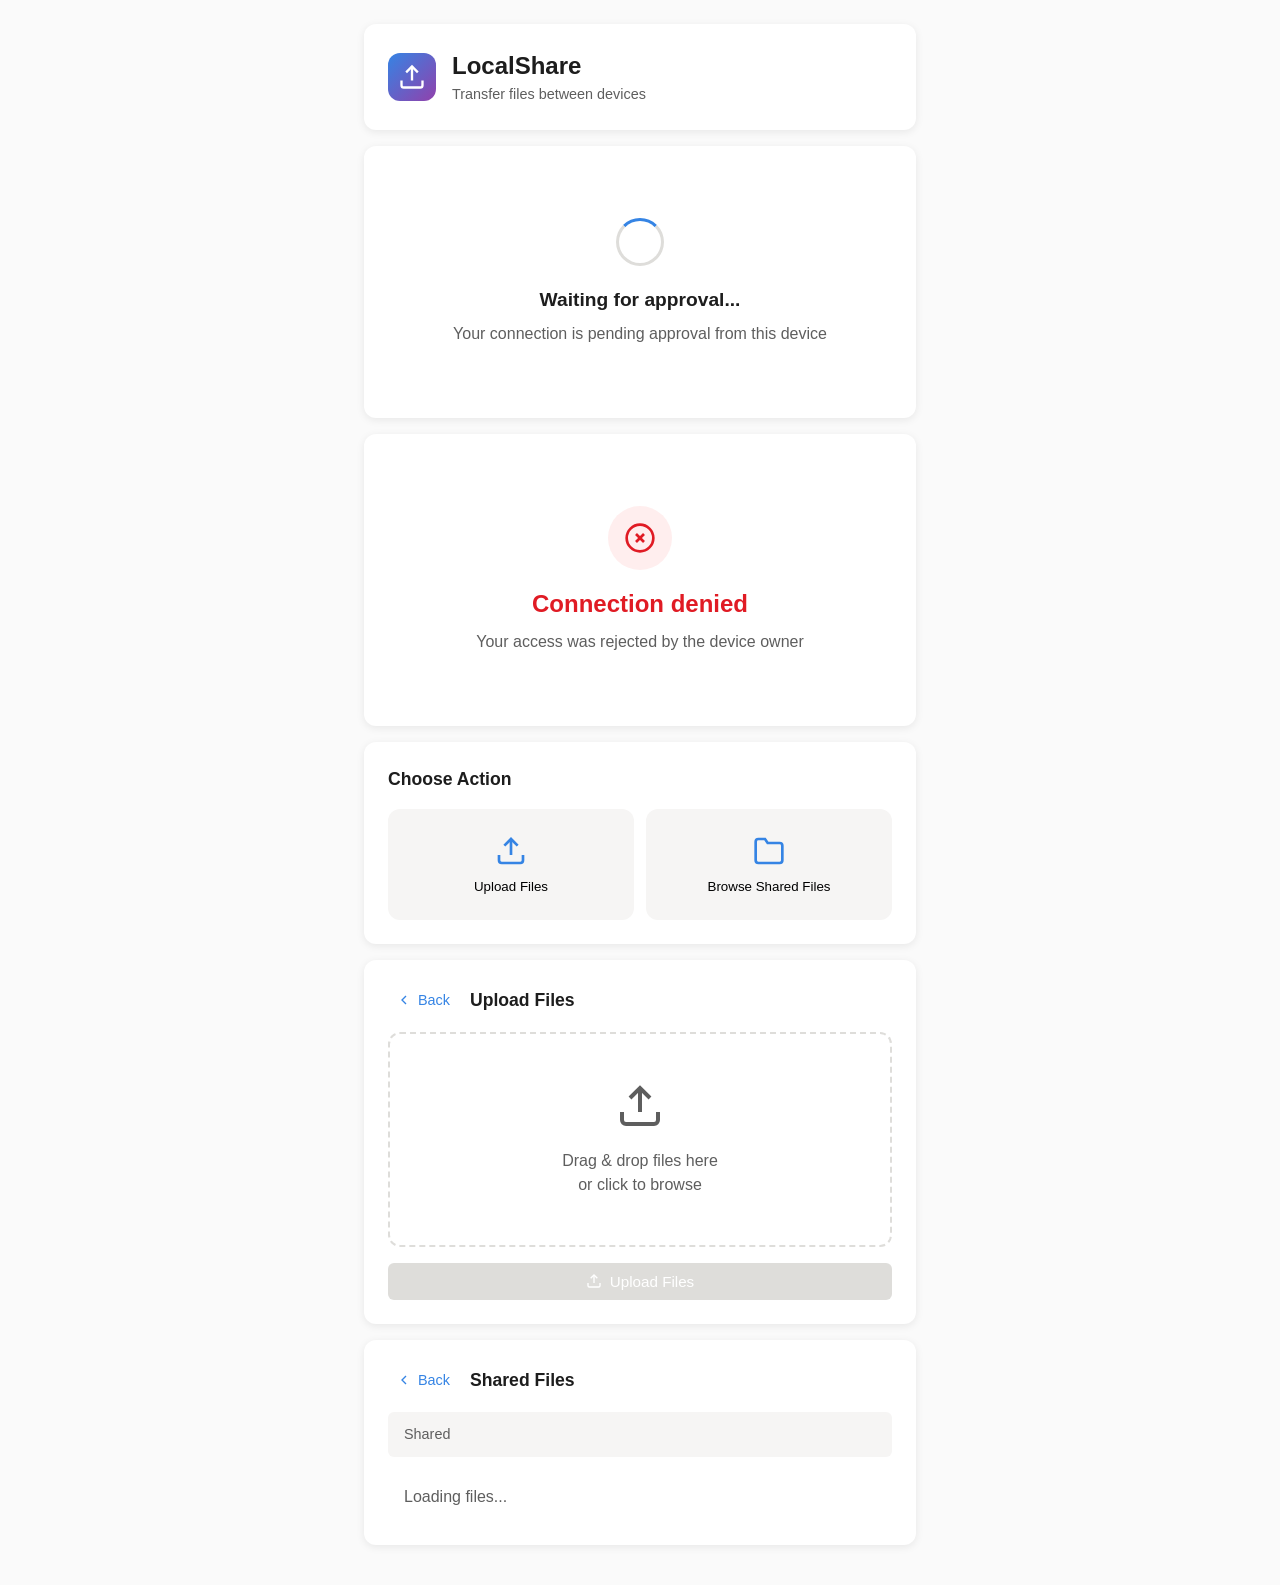
==== extension/backend/assets/index.html @ 585ccb84 "Rename Rust backend directory from backend-rust to backend" ====
<!DOCTYPE html>
<html lang="en">
<head>
    <meta charset="UTF-8">
    <meta name="viewport" content="width=device-width, initial-scale=1.0">
    <title>LocalShare</title>
    <link rel="stylesheet" href="style.css">
</head>
<body>
    <div class="container">
        <div class="header">
            <div class="header-icon">
                <svg viewBox="0 0 24 24" fill="none" stroke="currentColor" stroke-width="2">
                    <path d="M21 15v4a2 2 0 0 1-2 2H5a2 2 0 0 1-2-2v-4"/>
                    <polyline points="17 8 12 3 7 8"/>
                    <line x1="12" y1="3" x2="12" y2="15"/>
                </svg>
            </div>
            <div>
                <h1>LocalShare</h1>
                <p>Transfer files between devices</p>
            </div>
        </div>

        <div id="alert" class="alert"></div>

        <div id="waiting" class="card">
            <div class="waiting">
                <div class="spinner"></div>
                <h2>Waiting for approval...</h2>
                <p>Your connection is pending approval from this device</p>
            </div>
        </div>

        <div id="denied" class="card">
            <div class="denied show">
                <div class="denied-icon">
                    <svg viewBox="0 0 24 24" fill="none" stroke="currentColor" stroke-width="2">
                        <circle cx="12" cy="12" r="10"/>
                        <line x1="15" y1="9" x2="9" y2="15"/>
                        <line x1="9" y1="9" x2="15" y2="15"/>
                    </svg>
                </div>
                <h2>Connection denied</h2>
                <p>Your access was rejected by the device owner</p>
            </div>
        </div>

        <div id="menu" class="card">
            <div class="menu show">
                <div class="card-header">
                    <span class="card-title">Choose Action</span>
                </div>
                <div class="menu-grid">
                    <button class="menu-btn" id="uploadBtn">
                        <svg viewBox="0 0 24 24" fill="none" stroke="currentColor" stroke-width="2">
                            <path d="M21 15v4a2 2 0 0 1-2 2H5a2 2 0 0 1-2-2v-4"/>
                            <polyline points="17 8 12 3 7 8"/>
                            <line x1="12" y1="3" x2="12" y2="15"/>
                        </svg>
                        <span>Upload Files</span>
                    </button>
                    <button class="menu-btn" id="browseBtn">
                        <svg viewBox="0 0 24 24" fill="none" stroke="currentColor" stroke-width="2">
                            <path d="M22 19a2 2 0 0 1-2 2H4a2 2 0 0 1-2-2V5a2 2 0 0 1 2-2h5l2 3h9a2 2 0 0 1 2 2z"/>
                        </svg>
                        <span>Browse Shared Files</span>
                    </button>
                </div>
            </div>
        </div>

        <div id="uploadView" class="card">
            <div class="view show">
                <div class="view-header">
                    <button class="back-btn" id="backFromUpload">
                        <svg width="16" height="16" viewBox="0 0 24 24" fill="none" stroke="currentColor" stroke-width="2">
                            <polyline points="15 18 9 12 15 6"/>
                        </svg>
                        Back
                    </button>
                    <span class="card-title">Upload Files</span>
                </div>
                <div class="drop-zone" id="dropZone">
                    <svg viewBox="0 0 24 24" fill="none" stroke="currentColor" stroke-width="2">
                        <path d="M21 15v4a2 2 0 0 1-2 2H5a2 2 0 0 1-2-2v-4"/>
                        <polyline points="17 8 12 3 7 8"/>
                        <line x1="12" y1="3" x2="12" y2="15"/>
                    </svg>
                    <p>Drag & drop files here</p>
                    <p>or click to browse</p>
                </div>
                <input type="file" class="file-input" id="fileInput" multiple>
                <ul class="file-list" id="selectedFiles"></ul>
                <button class="btn upload-btn" id="uploadBtn2" disabled>
                    <svg width="16" height="16" viewBox="0 0 24 24" fill="none" stroke="currentColor" stroke-width="2">
                        <path d="M21 15v4a2 2 0 0 1-2 2H5a2 2 0 0 1-2-2v-4"/>
                        <polyline points="17 8 12 3 7 8"/>
                        <line x1="12" y1="3" x2="12" y2="15"/>
                    </svg>
                    Upload Files
                </button>
            </div>
        </div>

        <div id="filesView" class="card">
            <div class="view show">
                <div class="view-header">
                    <button class="back-btn" id="backFromFiles">
                        <svg width="16" height="16" viewBox="0 0 24 24" fill="none" stroke="currentColor" stroke-width="2">
                            <polyline points="15 18 9 12 15 6"/>
                        </svg>
                        Back
                    </button>
                    <span class="card-title">Shared Files</span>
                </div>
                <div class="breadcrumb" id="breadcrumb">
                    <span class="breadcrumb-item">Shared</span>
                </div>
                <ul class="files-list" id="filesList">
                    <li class="empty-state">Loading files...</li>
                </ul>
            </div>
        </div>
    </div>

    <script src="app.js"></script>
</body>
</html>
---- extension/backend/assets/style.css ----
:root {
    --bg: #fafafa;
    --bg-secondary: #f6f5f4;
    --card-bg: #ffffff;
    --text: #1d1d1d;
    --text-secondary: #5e5e5e;
    --accent: #3584e4;
    --accent-hover: #1c71d8;
    --accent-light: #e5f2ff;
    --border: #deddda;
    --success: #2ec27e;
    --error: #e01b24;
    --shadow: 0 2px 8px rgba(0,0,0,0.08);
    --radius: 12px;
    --radius-sm: 6px;
}

* {
    box-sizing: border-box;
    margin: 0;
    padding: 0;
}

body {
    font-family: -apple-system, BlinkMacSystemFont, "Segoe UI", Roboto, Ubuntu, sans-serif;
    background: var(--bg);
    color: var(--text);
    min-height: 100vh;
    line-height: 1.5;
}

.container {
    max-width: 600px;
    margin: 0 auto;
    padding: 24px;
}

.header {
    background: var(--card-bg);
    border-radius: var(--radius);
    box-shadow: var(--shadow);
    padding: 24px;
    margin-bottom: 16px;
    display: flex;
    align-items: center;
    gap: 16px;
}

.header-icon {
    width: 48px;
    height: 48px;
    background: linear-gradient(135deg, var(--accent) 0%, #9141ac 100%);
    border-radius: var(--radius);
    display: flex;
    align-items: center;
    justify-content: center;
}

.header-icon svg {
    width: 28px;
    height: 28px;
    color: white;
}

.header h1 {
    font-size: 1.5rem;
    font-weight: 600;
}

.header p {
    color: var(--text-secondary);
    font-size: 0.9rem;
}

.card {
    background: var(--card-bg);
    border-radius: var(--radius);
    box-shadow: var(--shadow);
    padding: 24px;
    margin-bottom: 16px;
}

.card-header {
    display: flex;
    align-items: center;
    justify-content: space-between;
    margin-bottom: 16px;
}

.card-title {
    font-size: 1.1rem;
    font-weight: 600;
}

.btn {
    display: inline-flex;
    align-items: center;
    gap: 8px;
    padding: 10px 16px;
    background: var(--accent);
    color: white;
    border: none;
    border-radius: var(--radius-sm);
    font-size: 0.95rem;
    font-weight: 500;
    cursor: pointer;
    transition: background 0.2s;
}

.btn:hover:not(:disabled) {
    background: var(--accent-hover);
}

.btn:disabled {
    background: var(--border);
    cursor: not-allowed;
}

.btn-secondary {
    background: var(--bg-secondary);
    color: var(--text);
}

.btn-secondary:hover:not(:disabled) {
    background: var(--border);
}

.waiting {
    text-align: center;
    padding: 48px 24px;
}

.spinner {
    width: 48px;
    height: 48px;
    border: 3px solid var(--border);
    border-top-color: var(--accent);
    border-radius: 50%;
    animation: spin 1s linear infinite;
    margin: 0 auto 20px;
}

@keyframes spin {
    to { transform: rotate(360deg); }
}

.waiting h2 {
    font-size: 1.2rem;
    margin-bottom: 8px;
}

.waiting p {
    color: var(--text-secondary);
}

.denied {
    text-align: center;
    padding: 48px 24px;
    display: none;
}

.denied.show {
    display: block;
}

.denied-icon {
    width: 64px;
    height: 64px;
    background: #fee;
    border-radius: 50%;
    display: flex;
    align-items: center;
    justify-content: center;
    margin: 0 auto 16px;
}

.denied-icon svg {
    width: 32px;
    height: 32px;
    color: var(--error);
}

.denied h2 {
    color: var(--error);
    margin-bottom: 8px;
}

.denied p {
    color: var(--text-secondary);
}

.menu.show {
    display: block;
}

.menu-grid {
    display: grid;
    grid-template-columns: 1fr 1fr;
    gap: 12px;
}

.menu-btn {
    display: flex;
    flex-direction: column;
    align-items: center;
    gap: 12px;
    padding: 24px 16px;
    background: var(--bg-secondary);
    border: 2px solid transparent;
    border-radius: var(--radius);
    cursor: pointer;
    transition: all 0.2s;
}

.menu-btn:hover {
    background: var(--accent-light);
    border-color: var(--accent);
}

.menu-btn svg {
    width: 32px;
    height: 32px;
    color: var(--accent);
}

.menu-btn span {
    font-weight: 500;
}

.view-header {
    display: flex;
    align-items: center;
    gap: 12px;
    margin-bottom: 16px;
}

.back-btn {
    display: flex;
    align-items: center;
    gap: 6px;
    background: none;
    border: none;
    color: var(--accent);
    font-size: 0.9rem;
    font-weight: 500;
    cursor: pointer;
    padding: 8px;
    border-radius: var(--radius-sm);
}

.back-btn:hover {
    background: var(--accent-light);
}

.breadcrumb {
    display: flex;
    align-items: center;
    gap: 8px;
    padding: 12px 16px;
    background: var(--bg-secondary);
    border-radius: var(--radius-sm);
    margin-bottom: 16px;
    overflow-x: auto;
}

.breadcrumb-item {
    color: var(--text-secondary);
    font-size: 0.9rem;
    white-space: nowrap;
}

.breadcrumb-item.clickable {
    color: var(--accent);
    cursor: pointer;
}

.breadcrumb-item.clickable:hover {
    text-decoration: underline;
}

.breadcrumb-sep {
    color: var(--border);
}

.drop-zone {
    border: 2px dashed var(--border);
    border-radius: var(--radius);
    padding: 48px 24px;
    text-align: center;
    transition: all 0.2s;
    cursor: pointer;
    margin-bottom: 16px;
}

.drop-zone:hover, .drop-zone.dragover {
    border-color: var(--accent);
    background: var(--accent-light);
}

.drop-zone svg {
    width: 48px;
    height: 48px;
    color: var(--text-secondary);
    margin-bottom: 12px;
}

.drop-zone p {
    color: var(--text-secondary);
}

.drop-zone p:first-child {
    font-weight: 500;
    color: var(--text);
    margin-bottom: 4px;
}

.file-input {
    display: none;
}

.file-list {
    list-style: none;
    margin-bottom: 16px;
}

.file-list li {
    padding: 12px 16px;
    background: var(--bg-secondary);
    border-radius: var(--radius-sm);
    margin-bottom: 8px;
}

.file-list li .file-item-row {
    display: flex;
    align-items: center;
    justify-content: space-between;
}

.file-list li .info {
    display: flex;
    align-items: center;
    gap: 12px;
}

.progress-container {
    display: flex;
    align-items: center;
    gap: 10px;
    margin-top: 10px;
    padding-top: 10px;
    border-top: 1px solid var(--border);
}

.progress-bar {
    flex: 1;
    height: 6px;
    border: none;
    border-radius: 3px;
    appearance: none;
    -webkit-appearance: none;
}

.progress-bar::-webkit-progress-bar {
    background: var(--border);
    border-radius: 3px;
}

.progress-bar::-webkit-progress-value {
    background: var(--accent);
    border-radius: 3px;
    transition: width 0.2s;
}

.progress-bar::-moz-progress-bar {
    background: var(--accent);
    border-radius: 3px;
}

.progress-text {
    font-size: 0.8rem;
    color: var(--text-secondary);
    min-width: 40px;
    text-align: right;
    font-variant-numeric: tabular-nums;
}

.file-list li .file-icon {
    width: 36px;
    height: 36px;
    background: var(--accent-light);
    border-radius: var(--radius-sm);
    display: flex;
    align-items: center;
    justify-content: center;
}

.file-list li .file-icon svg {
    width: 20px;
    height: 20px;
    color: var(--accent);
}

.file-list li .name {
    font-weight: 500;
}

.file-list li .size {
    color: var(--text-secondary);
    font-size: 0.85rem;
}

.file-list li .remove {
    width: 28px;
    height: 28px;
    background: #fee;
    border-radius: 50%;
    display: flex;
    align-items: center;
    justify-content: center;
    cursor: pointer;
    color: var(--error);
    border: none;
    font-size: 18px;
    transition: all 0.2s;
}

.file-list li .remove:hover {
    background: var(--error);
    color: white;
}

.files-list {
    list-style: none;
}

.files-list li {
    display: flex;
    align-items: center;
    justify-content: space-between;
    padding: 12px 16px;
    border-bottom: 1px solid var(--border);
    cursor: pointer;
    transition: background 0.2s;
}

.files-list li:hover {
    background: var(--bg-secondary);
}

.files-list li:last-child {
    border-bottom: none;
}

.files-list li .file-info {
    display: flex;
    align-items: center;
    gap: 12px;
    flex: 1;
    min-width: 0;
}

.files-list li .file-icon {
    width: 40px;
    height: 40px;
    background: var(--accent-light);
    border-radius: var(--radius-sm);
    display: flex;
    align-items: center;
    justify-content: center;
    flex-shrink: 0;
}

.files-list li .file-icon svg {
    width: 20px;
    height: 20px;
    color: var(--accent);
}

.files-list li .file-icon.folder {
    background: #fff3cd;
}

.files-list li .file-icon.folder svg {
    color: #ffc107;
}

.files-list li .details {
    flex: 1;
    min-width: 0;
}

.files-list li .filename {
    font-weight: 500;
    white-space: nowrap;
    overflow: hidden;
    text-overflow: ellipsis;
}

.files-list li .filesize {
    font-size: 0.8rem;
    color: var(--text-secondary);
}

.files-list li .download-btn {
    padding: 8px 14px;
    background: var(--accent);
    color: white;
    border: none;
    border-radius: var(--radius-sm);
    font-size: 0.85rem;
    font-weight: 500;
    cursor: pointer;
    text-decoration: none;
    flex-shrink: 0;
}

.files-list li .download-btn:hover {
    background: var(--accent-hover);
}

.empty-state {
    text-align: center;
    padding: 40px 20px;
    color: var(--text-secondary);
}

.empty-state svg {
    width: 48px;
    height: 48px;
    margin-bottom: 12px;
    opacity: 0.5;
}

.alert {
    padding: 12px 16px;
    border-radius: var(--radius-sm);
    margin-bottom: 16px;
    display: none;
    font-size: 0.9rem;
}

.alert.show {
    display: block;
}

.alert.success {
    background: #dcfce7;
    color: #166534;
}

.alert.error {
    background: #fee2e2;
    color: #991b1b;
}

.upload-btn {
    width: 100%;
    justify-content: center;
}

@media (max-width: 768px) {
    .container {
        padding: 16px;
    }
    .header {
        padding: 16px;
    }
    .card {
        padding: 16px;
    }
    .header h1 {
        font-size: 1.25rem;
    }
}

@media (max-width: 500px) {
    .menu-grid {
        grid-template-columns: 1fr;
    }
    .header-icon {
        width: 40px;
        height: 40px;
    }
    .header-icon svg {
        width: 22px;
        height: 22px;
    }
    .btn {
        width: 100%;
        justify-content: center;
    }
}

@media (max-width: 375px) {
    .container {
        padding: 12px;
    }
    .header h1 {
        font-size: 1.1rem;
    }
    .files-list li {
        flex-direction: column;
        align-items: flex-start;
        gap: 8px;
    }
    .files-list li .download-btn {
        width: 100%;
        text-align: center;
    }
}
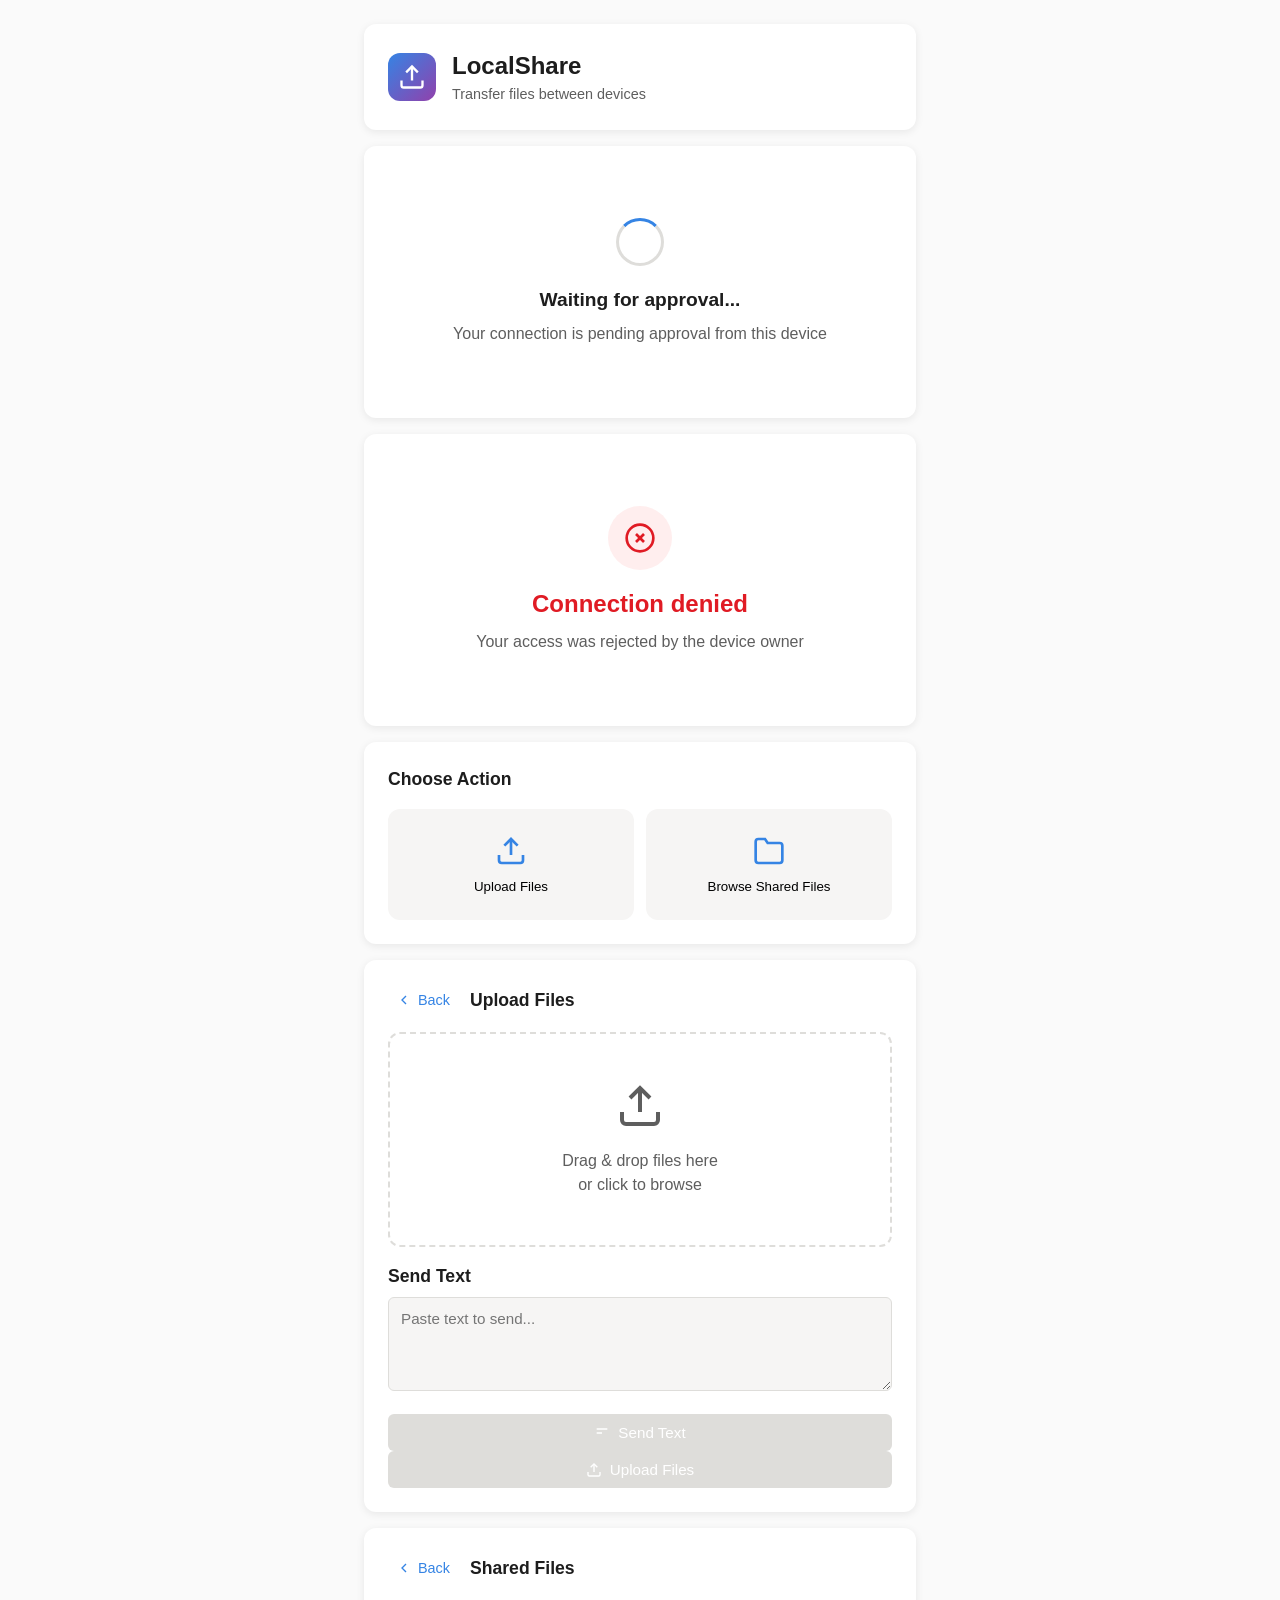
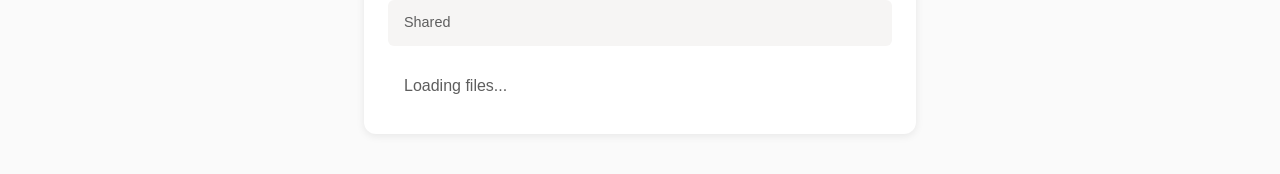
==== commit acaa9ed7: "Add copied text transfer between devices - Phone -> PC: paste text in web UI (Send Text) -> POST /ap" ====
--- a/extension/backend/assets/index.html
+++ b/extension/backend/assets/index.html
@@ -92,6 +92,16 @@
                 </div>
                 <input type="file" class="file-input" id="fileInput" multiple>
                 <ul class="file-list" id="selectedFiles"></ul>
+                <div class="text-send">
+                    <span class="card-title">Send Text</span>
+                    <textarea id="textInput" placeholder="Paste text to send..." rows="4"></textarea>
+                </div>
+                <button class="btn upload-btn" id="sendTextBtn" disabled>
+                    <svg width="16" height="16" viewBox="0 0 24 24" fill="none" stroke="currentColor" stroke-width="2">
+                        <path d="M4 6h16M4 12h8" />
+                    </svg>
+                    Send Text
+                </button>
                 <button class="btn upload-btn" id="uploadBtn2" disabled>
                     <svg width="16" height="16" viewBox="0 0 24 24" fill="none" stroke="currentColor" stroke-width="2">
                         <path d="M21 15v4a2 2 0 0 1-2 2H5a2 2 0 0 1-2-2v-4"/>
--- a/extension/backend/assets/style.css
+++ b/extension/backend/assets/style.css
@@ -330,6 +330,27 @@
     margin-bottom: 8px;
 }
 
+.text-send {
+    margin-bottom: 16px;
+}
+
+.text-send .card-title {
+    display: block;
+    margin-bottom: 8px;
+}
+
+.text-send textarea {
+    width: 100%;
+    padding: 12px;
+    background: var(--bg-secondary);
+    color: var(--text);
+    border: 1px solid var(--border);
+    border-radius: var(--radius-sm);
+    font-size: 0.95rem;
+    font-family: inherit;
+    resize: vertical;
+}
+
 .file-list li .file-item-row {
     display: flex;
     align-items: center;
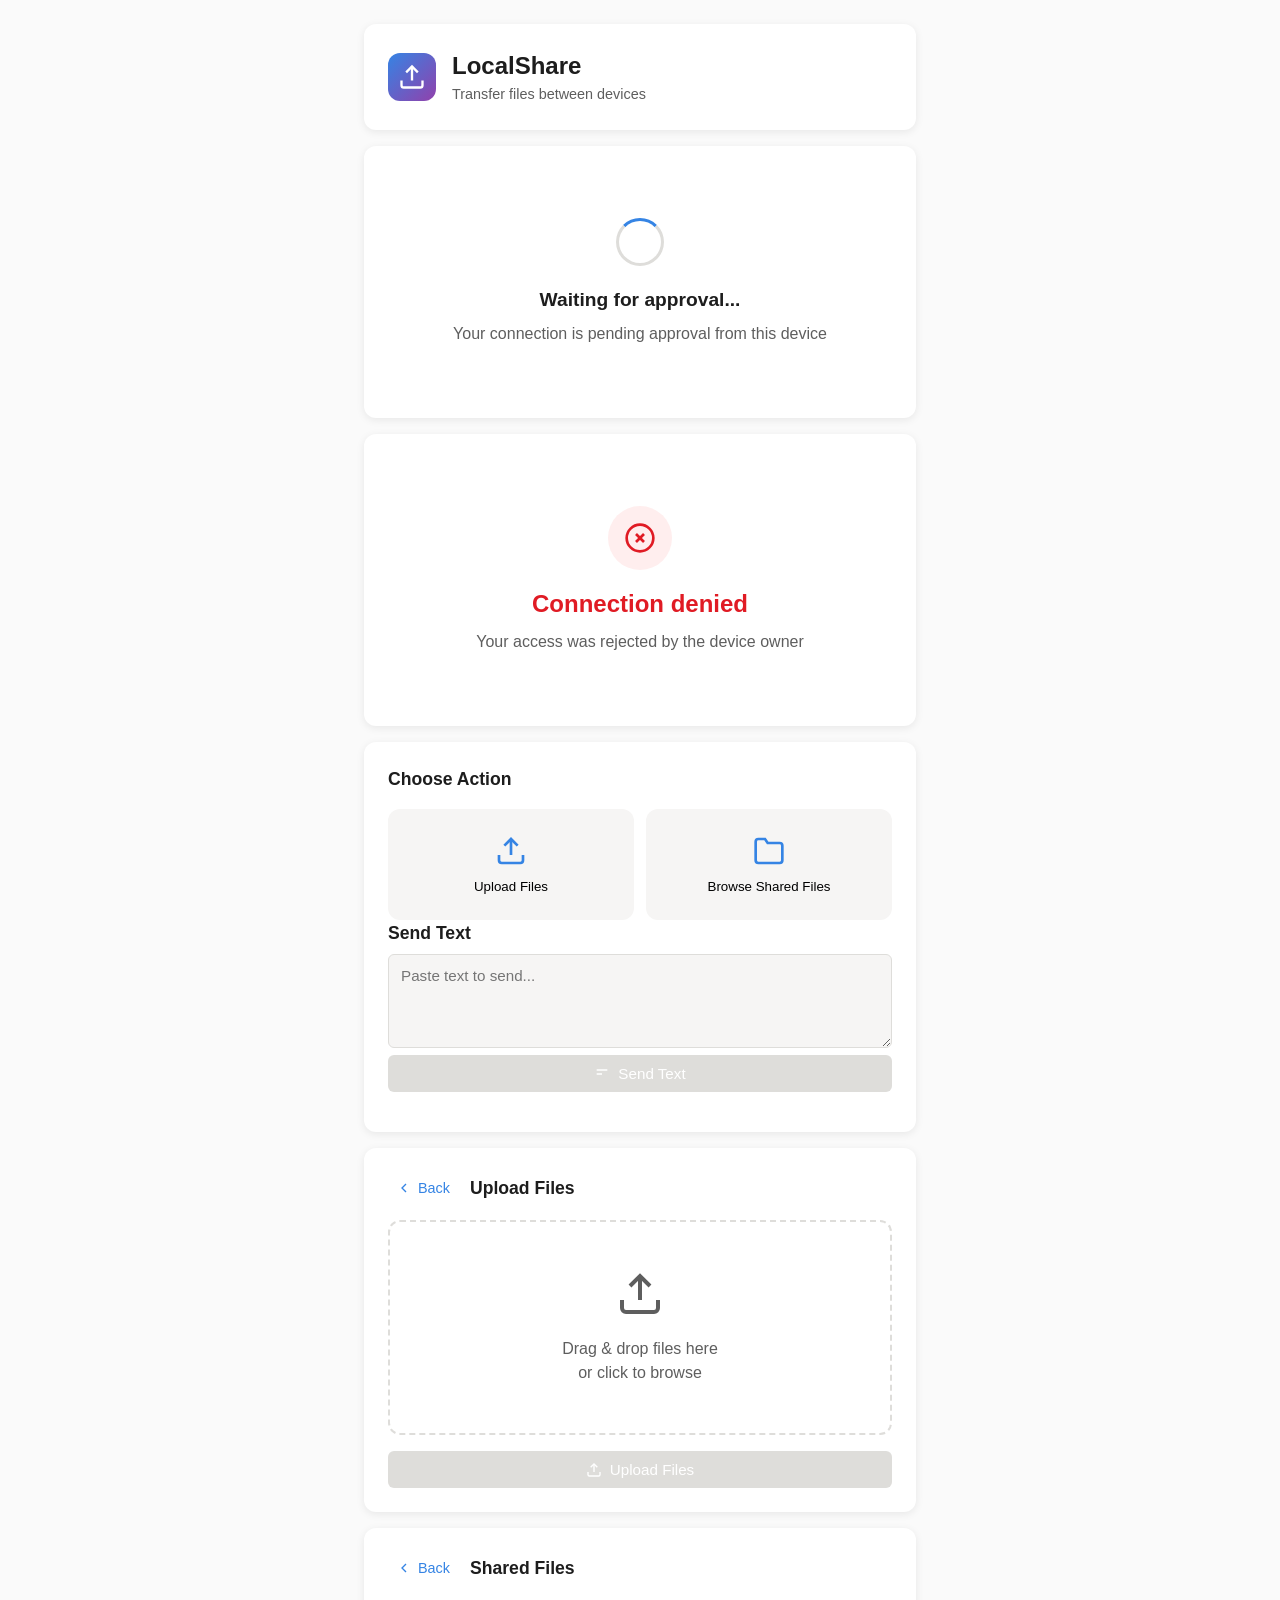
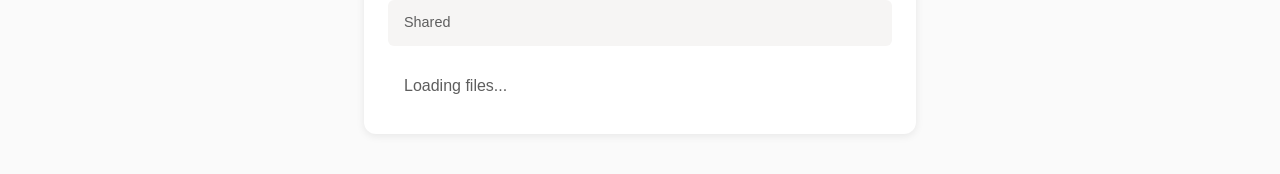
==== commit b00f19a9: "Show Send Text box on the main phone page - Move the paste-text area from the Upload Files sub-view " ====
--- a/extension/backend/assets/index.html
+++ b/extension/backend/assets/index.html
@@ -67,6 +67,16 @@
                         <span>Browse Shared Files</span>
                     </button>
                 </div>
+                <div class="text-send">
+                    <span class="card-title">Send Text</span>
+                    <textarea id="textInput" placeholder="Paste text to send..." rows="4"></textarea>
+                    <button class="btn upload-btn" id="sendTextBtn" disabled>
+                        <svg width="16" height="16" viewBox="0 0 24 24" fill="none" stroke="currentColor" stroke-width="2">
+                            <path d="M4 6h16M4 12h8" />
+                        </svg>
+                        Send Text
+                    </button>
+                </div>
             </div>
         </div>
 
@@ -92,16 +102,6 @@
                 </div>
                 <input type="file" class="file-input" id="fileInput" multiple>
                 <ul class="file-list" id="selectedFiles"></ul>
-                <div class="text-send">
-                    <span class="card-title">Send Text</span>
-                    <textarea id="textInput" placeholder="Paste text to send..." rows="4"></textarea>
-                </div>
-                <button class="btn upload-btn" id="sendTextBtn" disabled>
-                    <svg width="16" height="16" viewBox="0 0 24 24" fill="none" stroke="currentColor" stroke-width="2">
-                        <path d="M4 6h16M4 12h8" />
-                    </svg>
-                    Send Text
-                </button>
                 <button class="btn upload-btn" id="uploadBtn2" disabled>
                     <svg width="16" height="16" viewBox="0 0 24 24" fill="none" stroke="currentColor" stroke-width="2">
                         <path d="M21 15v4a2 2 0 0 1-2 2H5a2 2 0 0 1-2-2v-4"/>
